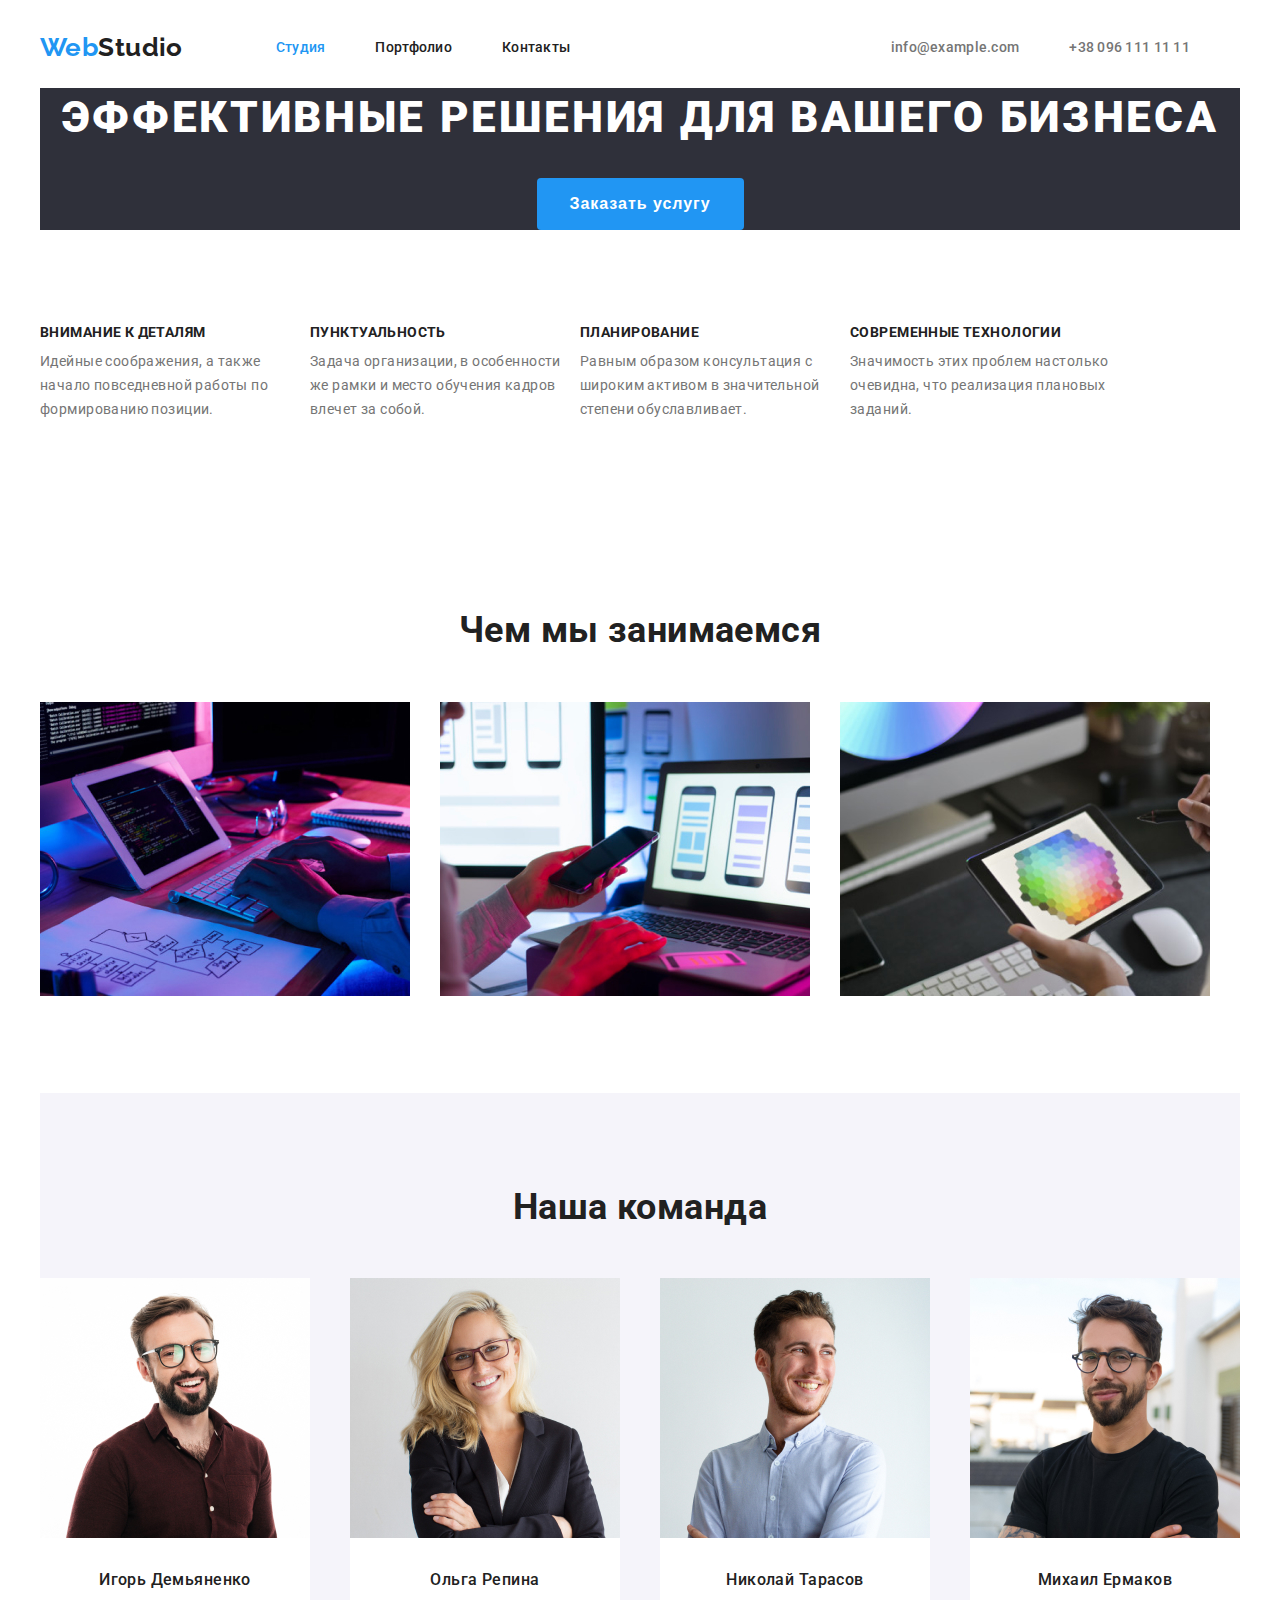
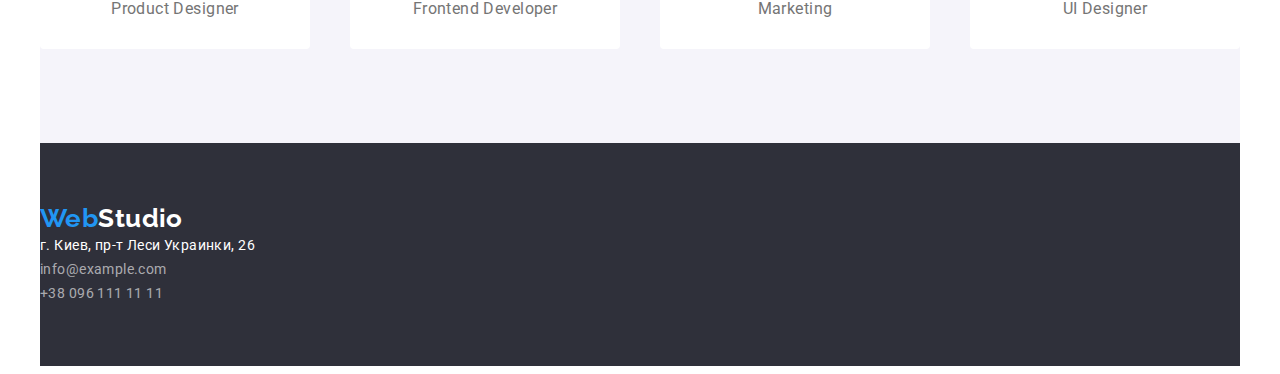
==== index.html @ 13bae5c5 "add flex, M, P" ====
<!DOCTYPE html>
<html lang="ru">
  <head>
    <meta charset="UTF-8" />
    <meta http-equiv="X-UA-Compatible" content="IE=edge" />
    <meta name="viewport" content="width=device-width, initial-scale=1.0" />
    <title>Document</title>
    <link
      href="https://fonts.googleapis.com/css2?family=Raleway:wght@700&family=Roboto:wght@400;500;700;900&display=swap"
      rel="stylesheet"
    />
    <link rel="stylesheet" href="./css/styles.css" />
  </head>

  <body>
    <!--Шапка сайта-->

    <header class="page-header">
      <div class="container">

        <nav class="main-nav">
          <a href="./index.html" class="logo-accent-header">Web<span class="logo-primary-header">Studio</span></a>
          <ul class="site-nav list">

            <li class="item"><a class="link-current" href="./index.html">Студия</a></li>
            <li class="item"><a class="link" href="./portfolio.html">Портфолио</a></li>
            <li class="item"><a class="link" href="">Контакты</a></li>
          </ul>

          <ul class="auth-nav list">
            <li><a class="link" href="mailto:info@devstudio.com">info@example.com</a></li>
            <li><a class="link" href="tel:+380961111111">+38 096 111 11 11</a></li>
          </ul>
        </nav>
      </div>
    </header>

    <!--блок HERO-->
  <div class="container">
    <main>
      <section class="section-hero">
        <h1 class="hero-title">Эффективные решения для вашего бизнеса</h1>
        <button class="button" type="button">Заказать услугу</button>
      </section>
  </div>

      <!--Преимущества Features-->

      <div class="container">
      <section class="section-features">
        <div class="container">
          <h2 class="visually-hidden">Преимущества</h2>
          <ul class="feature-list">
            <li>
              <h3 class="features-title">Внимание к деталям</h3>
              <p class="features-items">
                Идейные соображения, а также начало повседневной работы по формированию позиции.
              </p>
            </li>
            <li>
              <h3 class="features-title">Пунктуальность</h3>
              <p class="features-items">
                Задача организации, в особенности же рамки и место обучения кадров влечет за собой.
              </p>
            </li>
            <li>
              <h3 class="features-title">Планирование</h3>
              <p class="features-items">
                Равным образом консультация с широким активом в значительной степени обуславливает.
              </p>
            </li>
            <li>
              <h3 class="features-title">Современные технологии</h3>
              <p class="features-items">
                Значимость этих проблем настолько очевидна, что реализация плановых заданий.
              </p>
            </li>
          </ul>
        </div>
      </section>
    </div>

      <!--Род деятельности-->

    <div class="container">
      <section class="section-activity">
        <h2 class="work-activity">Чем мы занимаемся</h2>
        <ul class="list-activity">
          <li class="activity-item"><img src="./images/verstka.jpg" alt="Верстка" width="370" /></li>
          <li class="activity-item"><img src="./images/dizain.jpg" alt="Дизайн" width="370" /></li>
          <li class="activity-item"><img src="./images/vneshneeoformlenie.jpg" alt="Внешнее оформление" width="370" />
          </li>
        </ul>
      </section>
    </div>
      <!--Наши сотрудники-->

  <div class="container">
    <section class="section-workers">
      <h2 class="workers-title">Наша команда</h2>
        <ul class="list-workers">

          <li class="worker-pic"><img src="./images/product.jpg" alt="Product Designer" width="270" />
            <h3 class="worker-item">Игорь Демьяненко</h3>
            <p class="worker-list">Product Designer</p>
          </li>

          <li class="worker-pic"><img src="./images/frontend.jpg" alt="Frontend Developer" width="270" />
            <h3 class="worker-item">Ольга Репина</h3>
            <p class="worker-list">Frontend Developer</p>
          </li>

          <li class="worker-pic"><img src="./images/marketing.jpg" alt="Marketing" width="270" />
            <h3 class="worker-item">Николай Тарасов</h3>
            <p class="worker-list">Marketing</p>
          </li>

          <li class="worker-pic">
            <img src="./images/designer.jpg" alt="UI Designer" width="270" />
            <h3 class="worker-item">Михаил Ермаков</h3>
            <p class="worker-list">UI Designer</p>
          </li>
        </ul>
      </section>
    </main>
  </div>

    <!--Подвал сайта-->
  <div class="container">
    <footer class="footer-page">
    <a href="./index.html" class="logo-accent-footer">Web<span class="logo-primary-footer">Studio</span></a
      >
      <address>
        <ul class="list">
          <li>
            <a
              class="link-map"
              href="https://bit.ly/3pXMvUd"
              target="_blank"
              rel="noopener nofollow noreferrer"
              >г. Киев, пр-т Леси Украинки, 26</a
            >
          </li>
          <li><a class="link-connection" href="mailto:info@devstudio.com">info@example.com</a></li>
          <li><a class="link-connection" href="tel:+380961111111">+38 096 111 11 11</a></li>
        </ul>
      </address>
    </footer>
  </div>
  </body>
</html>
---- css/styles.css ----
:root {
  --primary-text-color: #212121;
  --title-title-color: #757575;
  --accent-color: #2196f3;
  --primary-white-color: #ffffff;

  /* Background color */
  --background-header-color: #ffffff;
  --background-footer-color: #2f303a;
  --background-section-color: #f5f4fa;
}

body {
  background-color: var(--primary-white-color);
  color: var(--primary-text-color);
  font-family: Roboto, sans-serif;
  font-style: normal;
  font-weight: 400;
  font-size: 14px;
  letter-spacing: 0.03em;
}

.visually-hidden {
  position: absolute;
  width: 1px;
  height: 1px;
  margin: -1px;
  border: 0;
  padding: 0;
  white-space: nowrap;
  clip-path: inset(100%);
  clip: rect(0 0 0 0);
  overflow: hidden;
}

/* Утилиты */

.list {
  padding: 0;
  margin: 0;
  list-style: none;
}

.container {
  margin-left: auto;
  margin-right: auto;
  width: 1200px;
}

/* logo, ШАПКА САЙТА */

.logo-accent-header {
  color: var(--accent-color);
  font-family: Raleway;
  font-weight: 700;
  font-size: 26px;
  line-height: 1.19;
  text-decoration: none;
  padding-top: 24px;
  padding-bottom: 25px;
}

.logo-accent-header:hover,
.logo-accent-header:focus {
  color: var(--accent-color);
}

.logo-primary-header {
  color: var(--primary-text-color);
  font-family: Raleway;
  font-weight: 700;
  font-size: 26px;
  line-height: 1.19;
  text-decoration: none;
}

.logo-primary-header:hover,
.logo-primary-header:focus {
  color: var(--accent-color);
}

/* Main-nav */
.main-nav {
  display: flex;
  align-items: center;
}

/* Site-nav */
.site-nav {
  display: flex;
  margin-left: 93px;
}

.site-nav .item:not(:last-child) {
  margin-right: 50px;
}

.site-nav .link {
  display: block;
  color: var(--primary-text-color);
  font-weight: 500;
  line-height: 1.14;
  text-decoration: none;
  letter-spacing: 0.02em;
  padding-top: 32px;
  padding-bottom: 32px;
}

.site-nav .link:hover,
.link:focus {
  color: var(--accent-color);
}

.site-nav .link-current:hover,
.link-current:focus {
  color: var(--accent-color);
}

.site-nav .link-current {
  display: block;
  color: var(--accent-color);
  font-weight: 500;
  line-height: 1.14;
  text-decoration: none;
  letter-spacing: 0.02em;
  padding-top: 32px;
  padding-bottom: 32px;
}

.auth-nav {
  display: flex;
  margin-left: auto;
}

.auth-nav .link {
  margin-right: 50px;
}

.auth-nav .link {
  display: block;
  color: var(--title-title-color);
  font-weight: 500;
  line-height: 1.14;
  text-decoration: none;
  letter-spacing: 0.02em;
  padding-top: 32px;
  padding-bottom: 32px;
}

.auth-nav .link:hover,
.link:focus {
  color: var(--accent-color);
}

/* HERO */
.section-hero {
  background-color: var(--background-footer-color);
  text-align: center;
}

.section-hero .hero-title {
  margin-top: 0;
  margin-bottom: 30px;
  color: var(--primary-white-color);
  font-weight: 900;
  font-size: 44px;
  line-height: 1.36;
  text-transform: uppercase;
  letter-spacing: 0.06em;
  text-align: center;
}

.section-hero .button {
  display: inline-block;
  border: 1px solid transparent;
  border-radius: 4px;
  padding: 10px 32px;
  min-width: 136px;
  color: var(--primary-white-color);
  background-color: var(--accent-color);
  font-weight: bold;
  font-size: 16px;
  line-height: 1.87;
  text-align: center;
  cursor: pointer;
  letter-spacing: 0.06em;
}

/* Главное меню портфолио */
.list-button {
  margin: 0;
  padding: 0;
}

.section-menu .list-button {
  list-style: none;
  display: flex;
  justify-content: center;
  margin-top: 94px;
  margin-bottom: 50px;
}

.button-current:hover,
.button-current:focus {
  background-color: var(--accent-color);
  color: var(--primary-white-color);
}

.button-current {
  display: inline-block;
  border: 1px solid transparent;
  border-radius: 4px;
  padding: 6px 22px;
  margin-right: 8px;
  min-width: 73px;
  color: var(--primary-text-color);
  font-family: Roboto;
  font-weight: 500;
  font-size: 16px;
  line-height: 1.62;
  cursor: pointer;
  text-align: center;
}

.section-menu .button-current {
  color: var(--primary-white-color);
  background-color: var(--accent-color);
}

.button-link:hover,
.button-link:focus {
  background-color: var(--accent-color);
  color: var(--primary-white-color);
}

.button-link {
  display: inline-block;
  border: 1px solid transparent;
  border-radius: 4px;
  padding: 6px 22px;
  min-width: 73px;
  color: var(--primary-text-color);
  font-family: Roboto;
  font-weight: 500;
  font-size: 16px;
  line-height: 1.62;
  cursor: pointer;
  text-align: center;
}

.button-link {
  margin-right: 8px;
}

.work-link {
  display: flex;
  flex-wrap: wrap;
  margin: 0;
  padding: 0;
}

.worklink-list {
  list-style: none;
  width: calc(100%-60) / 3;
  margin-right: 30px;
}

.work-name {
  margin: 0;
  padding: 0;
  color: var(--primary-text-color);
  font-weight: 700;
  font-size: 18px;
  line-height: 2;
  letter-spacing: 0.06em;
  margin-bottom: 4px;
  padding-top: 20px;
}

.work-category {
  margin: 0;
  padding: 0;
  color: var(--title-title-color);
  font-size: 16px;
  line-height: 1.87;
  margin-bottom: 30px;
  padding-bottom: 20px;
}

.menu-list {
  text-decoration: none;
}

/* Features */
.section-features {
  padding-top: 94px;
  padding-bottom: 94px;
}

.feature-list {
  display: flex;
  flex-wrap: wrap;
  padding: 0;
  margin: 0;
  list-style: none;
}

.feature-list .features-items {
  width: 270px;
}

.features-title {
  margin-top: 0;
  margin-bottom: 10px;
  font-weight: 700;
  font-size: 14px;
  line-height: 1.17;
  text-transform: uppercase;
}

.features-items {
  margin-top: 0;
  margin-bottom: 0;
  color: var(--title-title-color);
  font-size: 14px;
  line-height: 1.71;
}

/* Род деятельности */

.section-activity {
  padding-top: 94px;
  padding-bottom: 94px;
}

.list-activity {
  display: flex;
  padding: 0;
  margin: 0;
  list-style: none;
}

.activity-item:not(:last-child) {
  margin-right: 30px;
}

.work-activity {
  margin-top: 0;
  margin-bottom: 50px;
  font-weight: 700;
  font-size: 36px;
  line-height: 1.16;
  text-align: center;
}

/* Наши сотрудники */
.section-workers {
  background-color: var(--background-section-color);
  padding-top: 94px;
  padding-bottom: 94px;
}

.list-workers {
  display: flex;
  justify-content: space-between;
  list-style: none;
  margin: 0;
  padding: 0;
}

.workers-title {
  margin-top: 0;
  margin-bottom: 0;
  font-weight: 700;
  font-size: 36px;
  line-height: 1.16;
  text-align: center;
  margin-bottom: 50px;
}

.worker-pic:not(:last-child) {
  margin-right: 30px;
}

.worker-pic {
  background-color: var(--background-header-color);
  border-radius: 0px 0px 4px 4px;
}

.worker-item {
  margin-top: 30px;
  margin-bottom: 10px;
  font-weight: 500;
  font-size: 16px;
  line-height: 1.18;
  text-align: center;
}

.worker-list {
  margin-top: 0;
  margin-bottom: 30px;
  color: var(--title-title-color);
  font-size: 16px;
  line-height: 1.18;
  text-align: center;
}

/* подвал */
.footer-page {
  background-color: #2f303a;
  padding-top: 60px;
  padding-bottom: 60px;
}

.logo-accent-footer {
  color: var(--accent-color);
  font-family: Raleway;
  font-weight: 700;
  font-size: 26px;
  line-height: 1.19;
  text-decoration: none;
  margin-bottom: 20px;
}

.logo-primary-footer {
  color: var(--primary-white-color);
  font-family: Raleway;
  font-weight: 700;
  font-size: 26px;
  line-height: 1.19;
  text-decoration: none;
  margin-bottom: 20px;
}

.logo-primary-footer:hover,
.logo-primary-footer:focus {
  color: var(--accent-color);
}

.link-map {
  color: var(--primary-white-color);
  margin-bottom: 9px;
  font-style: normal;
  font-size: 14px;
  line-height: 1.71;
  text-decoration: none;
}

.link-connection:hover,
.link-connection:focus {
  color: var(--accent-color);
}

.link-connection {
  color: rgba(255, 255, 255, 0.6);
  margin-top: 9px;
  font-style: normal;
  font-size: 14px;
  line-height: 1.71;
  text-decoration: none;
}
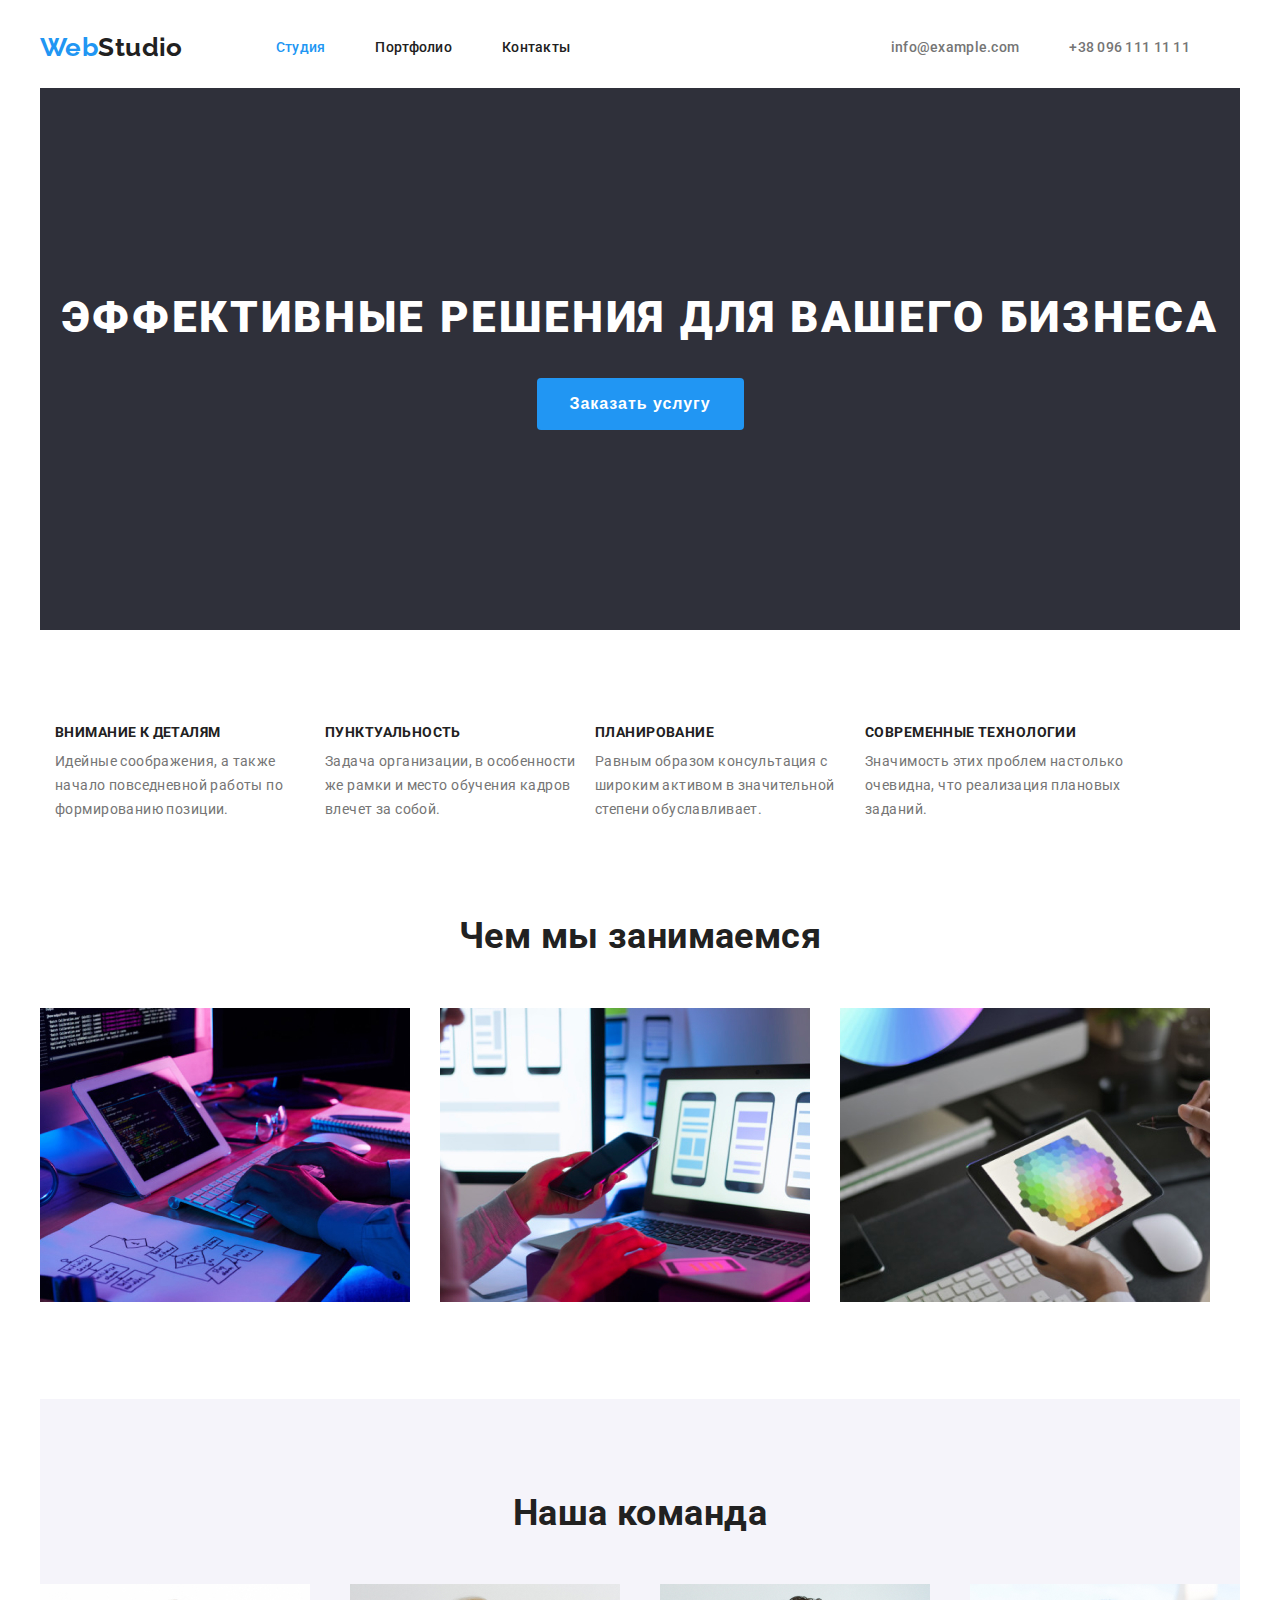
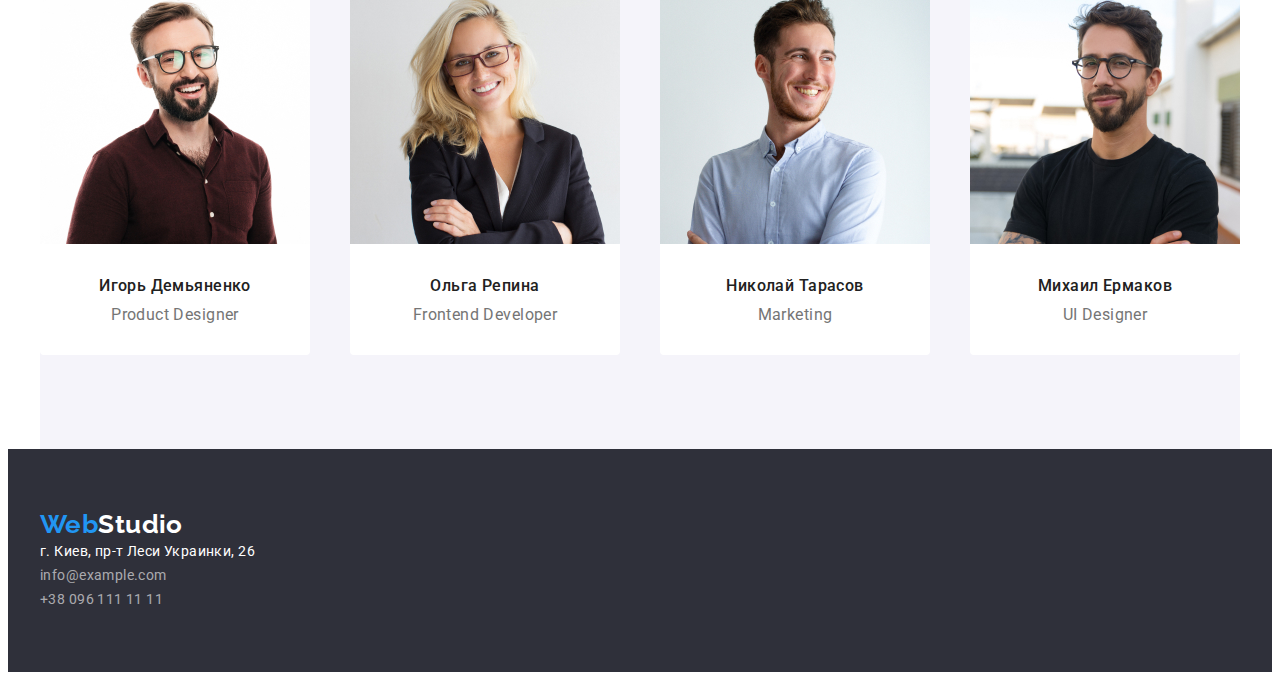
==== commit 7898881e: "change container footer" ====
--- a/index.html
+++ b/index.html
@@ -126,8 +126,9 @@
   </div>
 
     <!--Подвал сайта-->
-  <div class="container">
+
     <footer class="footer-page">
+      <div class="container">
     <a href="./index.html" class="logo-accent-footer">Web<span class="logo-primary-footer">Studio</span></a
       >
       <address>
--- a/css/styles.css
+++ b/css/styles.css
@@ -45,6 +45,8 @@
   margin-left: auto;
   margin-right: auto;
   width: 1200px;
+  padding-left: 15px;
+  padding-right: 15px;
 }
 
 /* logo, ШАПКА САЙТА */
@@ -156,6 +158,8 @@
 .section-hero {
   background-color: var(--background-footer-color);
   text-align: center;
+  padding-top: 200px;
+  padding-bottom: 200px;
 }
 
 .section-hero .hero-title {
@@ -187,17 +191,18 @@
 }
 
 /* Главное меню портфолио */
+.section-menu {
+  padding-top: 94px;
+  padding-bottom: 94px;
+}
+
 .list-button {
-  margin: 0;
-  padding: 0;
-}
-
-.section-menu .list-button {
-  list-style: none;
+  margin: 0px 0px 50px 0px;
+  padding: 0;
+  list-style: none;
+  display: inline-block;
   display: flex;
   justify-content: center;
-  margin-top: 94px;
-  margin-bottom: 50px;
 }
 
 .button-current:hover,
@@ -234,10 +239,10 @@
 }
 
 .button-link {
-  display: inline-block;
   border: 1px solid transparent;
   border-radius: 4px;
   padding: 6px 22px;
+  margin-right: 8px;
   min-width: 73px;
   color: var(--primary-text-color);
   font-family: Roboto;
@@ -248,43 +253,50 @@
   text-align: center;
 }
 
-.button-link {
-  margin-right: 8px;
-}
-
 .work-link {
+  list-style: none;
+  display: inline-block;
   display: flex;
   flex-wrap: wrap;
-  margin: 0;
-  padding: 0;
-}
-
-.worklink-list {
-  list-style: none;
-  width: calc(100%-60) / 3;
+  justify-content: center;
+  margin: 0;
+  padding: 0;
+}
+
+.container .worklink-list {
+  display: inline-block;
+  display: flex;
+  flex-wrap: wrap;
+  width: 370px;
   margin-right: 30px;
+  margin-bottom: 30px;
+  border: 1px solid #eeeeee;
+}
+
+.container .worklink-list:nth-child(3n) {
+  margin-right: 0;
+}
+
+.container .worklink-list:nth-child(n + 6) {
+  margin-bottom: 0;
 }
 
 .work-name {
-  margin: 0;
-  padding: 0;
+  margin: 0px 0px 4px 0px;
+  padding: 20px 0px 0px 0px;
   color: var(--primary-text-color);
   font-weight: 700;
   font-size: 18px;
   line-height: 2;
   letter-spacing: 0.06em;
-  margin-bottom: 4px;
-  padding-top: 20px;
 }
 
 .work-category {
   margin: 0;
-  padding: 0;
+  padding: 0px 0px 20px 0px;
   color: var(--title-title-color);
   font-size: 16px;
   line-height: 1.87;
-  margin-bottom: 30px;
-  padding-bottom: 20px;
 }
 
 .menu-list {
@@ -329,7 +341,7 @@
 /* Род деятельности */
 
 .section-activity {
-  padding-top: 94px;
+  padding-top: 0px;
   padding-bottom: 94px;
 }
 
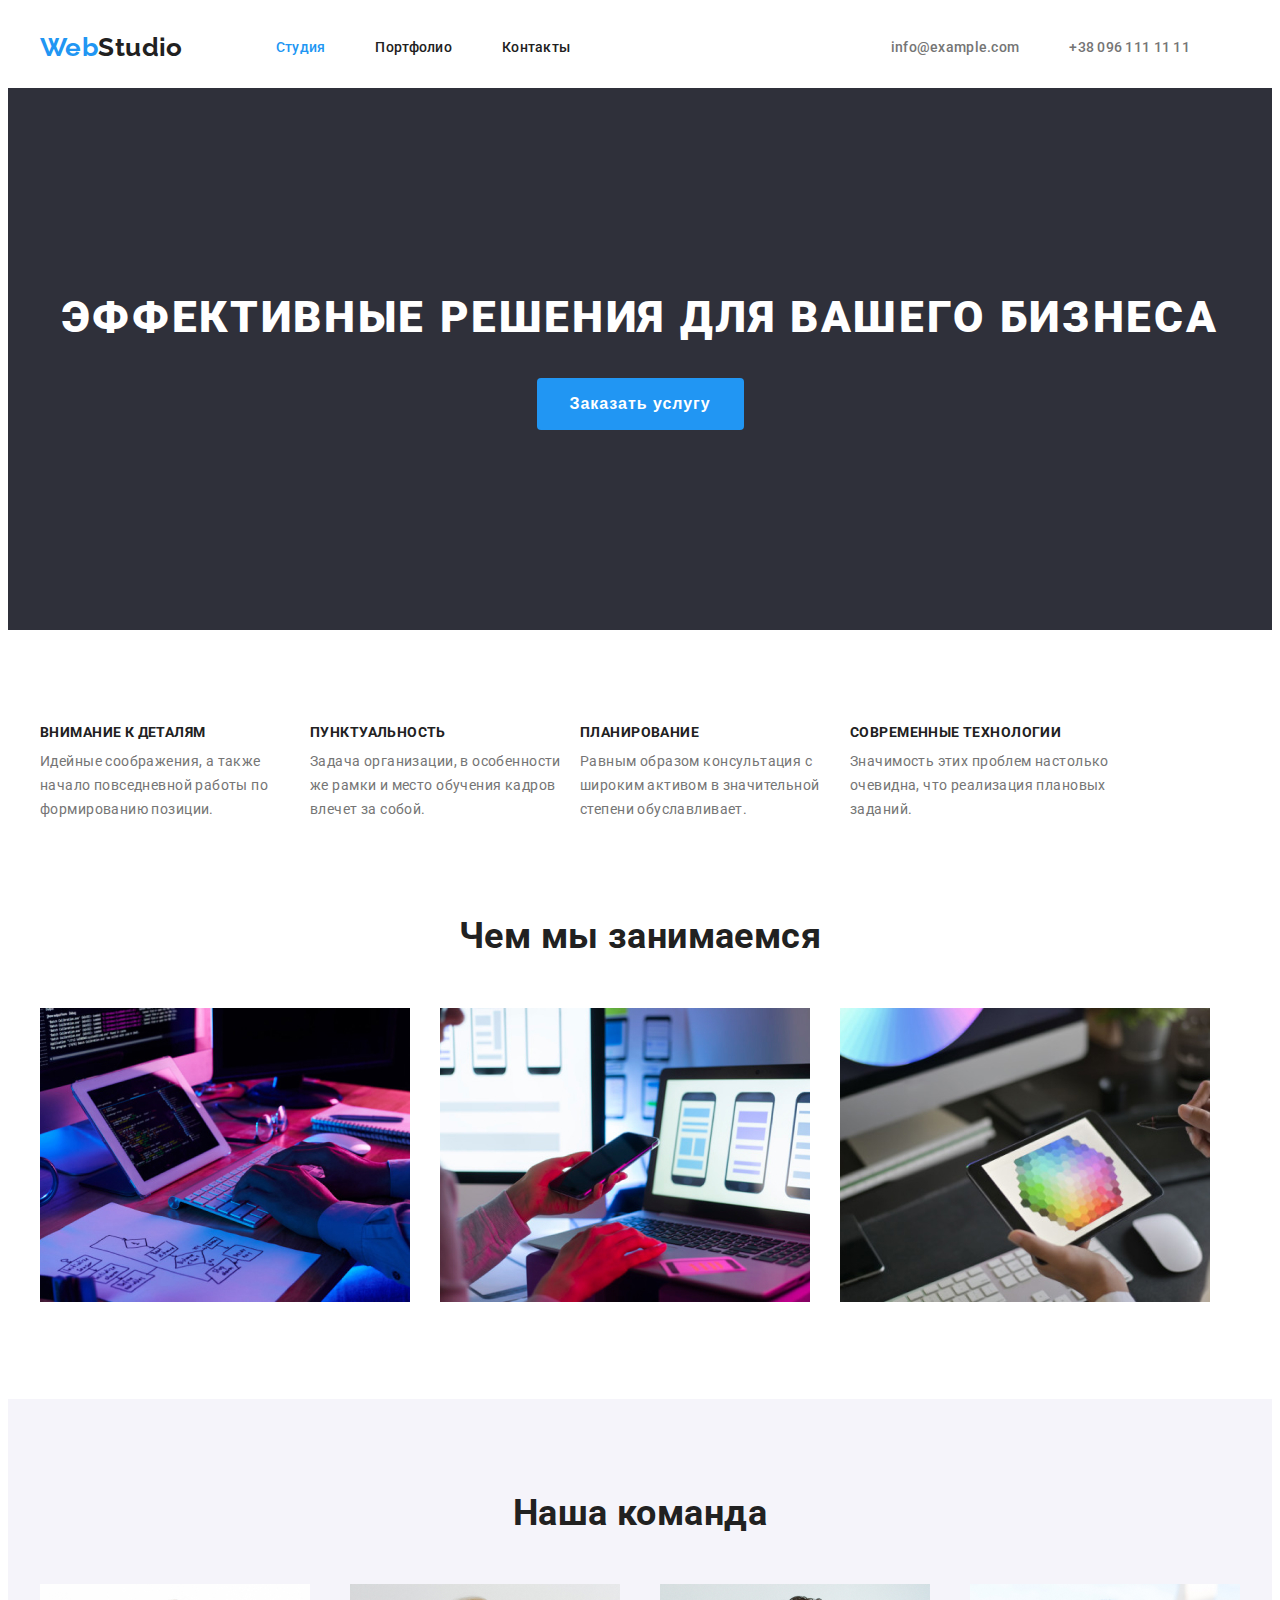
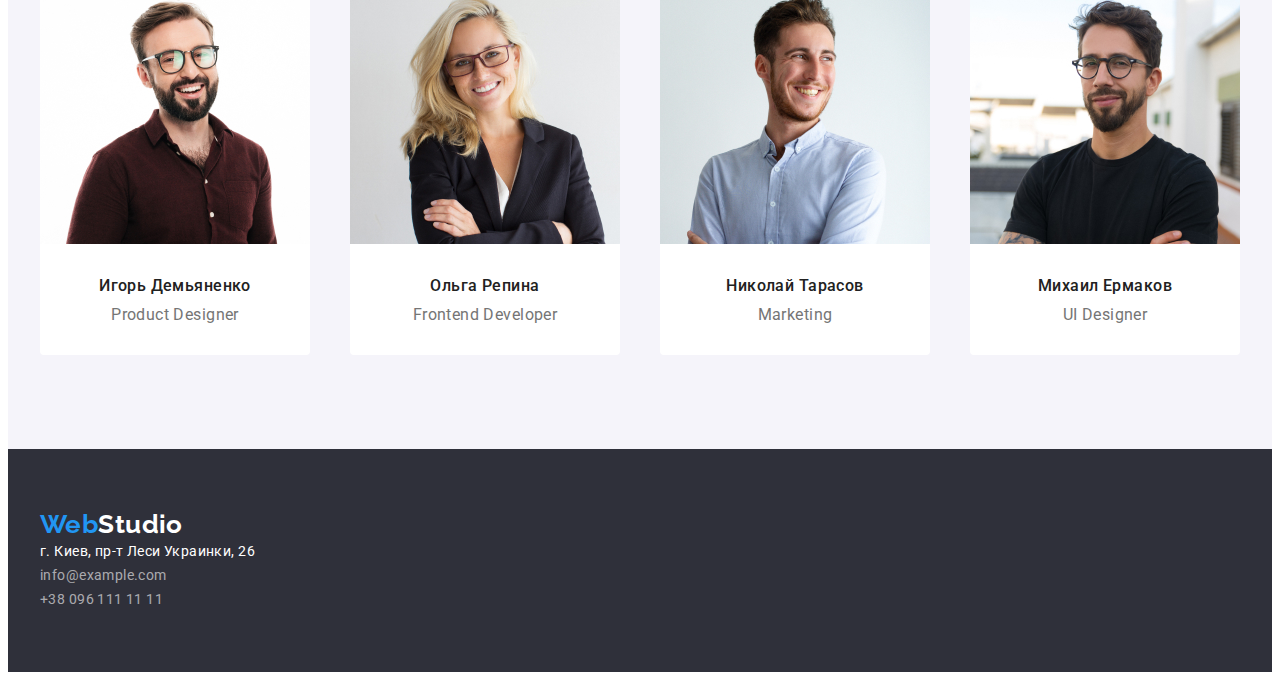
==== commit 8c954d14: "correct div.container" ====
--- a/index.html
+++ b/index.html
@@ -32,21 +32,22 @@
             <li><a class="link" href="tel:+380961111111">+38 096 111 11 11</a></li>
           </ul>
         </nav>
+
       </div>
     </header>
 
     <!--блок HERO-->
-  <div class="container">
     <main>
       <section class="section-hero">
+        <div class="container">
         <h1 class="hero-title">Эффективные решения для вашего бизнеса</h1>
         <button class="button" type="button">Заказать услугу</button>
+        </div>
       </section>
-  </div>
+  
 
       <!--Преимущества Features-->
 
-      <div class="container">
       <section class="section-features">
         <div class="container">
           <h2 class="visually-hidden">Преимущества</h2>
@@ -78,25 +79,25 @@
           </ul>
         </div>
       </section>
-    </div>
+    
 
       <!--Род деятельности-->
 
-    <div class="container">
       <section class="section-activity">
-        <h2 class="work-activity">Чем мы занимаемся</h2>
-        <ul class="list-activity">
-          <li class="activity-item"><img src="./images/verstka.jpg" alt="Верстка" width="370" /></li>
-          <li class="activity-item"><img src="./images/dizain.jpg" alt="Дизайн" width="370" /></li>
-          <li class="activity-item"><img src="./images/vneshneeoformlenie.jpg" alt="Внешнее оформление" width="370" />
-          </li>
-        </ul>
+        <div class="container">
+          <h2 class="work-activity">Чем мы занимаемся</h2>
+            <ul class="list-activity">
+              <li class="activity-item"><img src="./images/verstka.jpg" alt="Верстка" width="370" /></li>
+              <li class="activity-item"><img src="./images/dizain.jpg" alt="Дизайн" width="370" /></li>
+              <li class="activity-item"><img src="./images/vneshneeoformlenie.jpg" alt="Внешнее оформление" width="370" /></li>
+          </ul>
+        </div>
       </section>
-    </div>
+    
       <!--Наши сотрудники-->
 
-  <div class="container">
     <section class="section-workers">
+      <div class="container">
       <h2 class="workers-title">Наша команда</h2>
         <ul class="list-workers">
 
@@ -121,9 +122,10 @@
             <p class="worker-list">UI Designer</p>
           </li>
         </ul>
+        </div>
       </section>
     </main>
-  </div>
+  
 
     <!--Подвал сайта-->
 
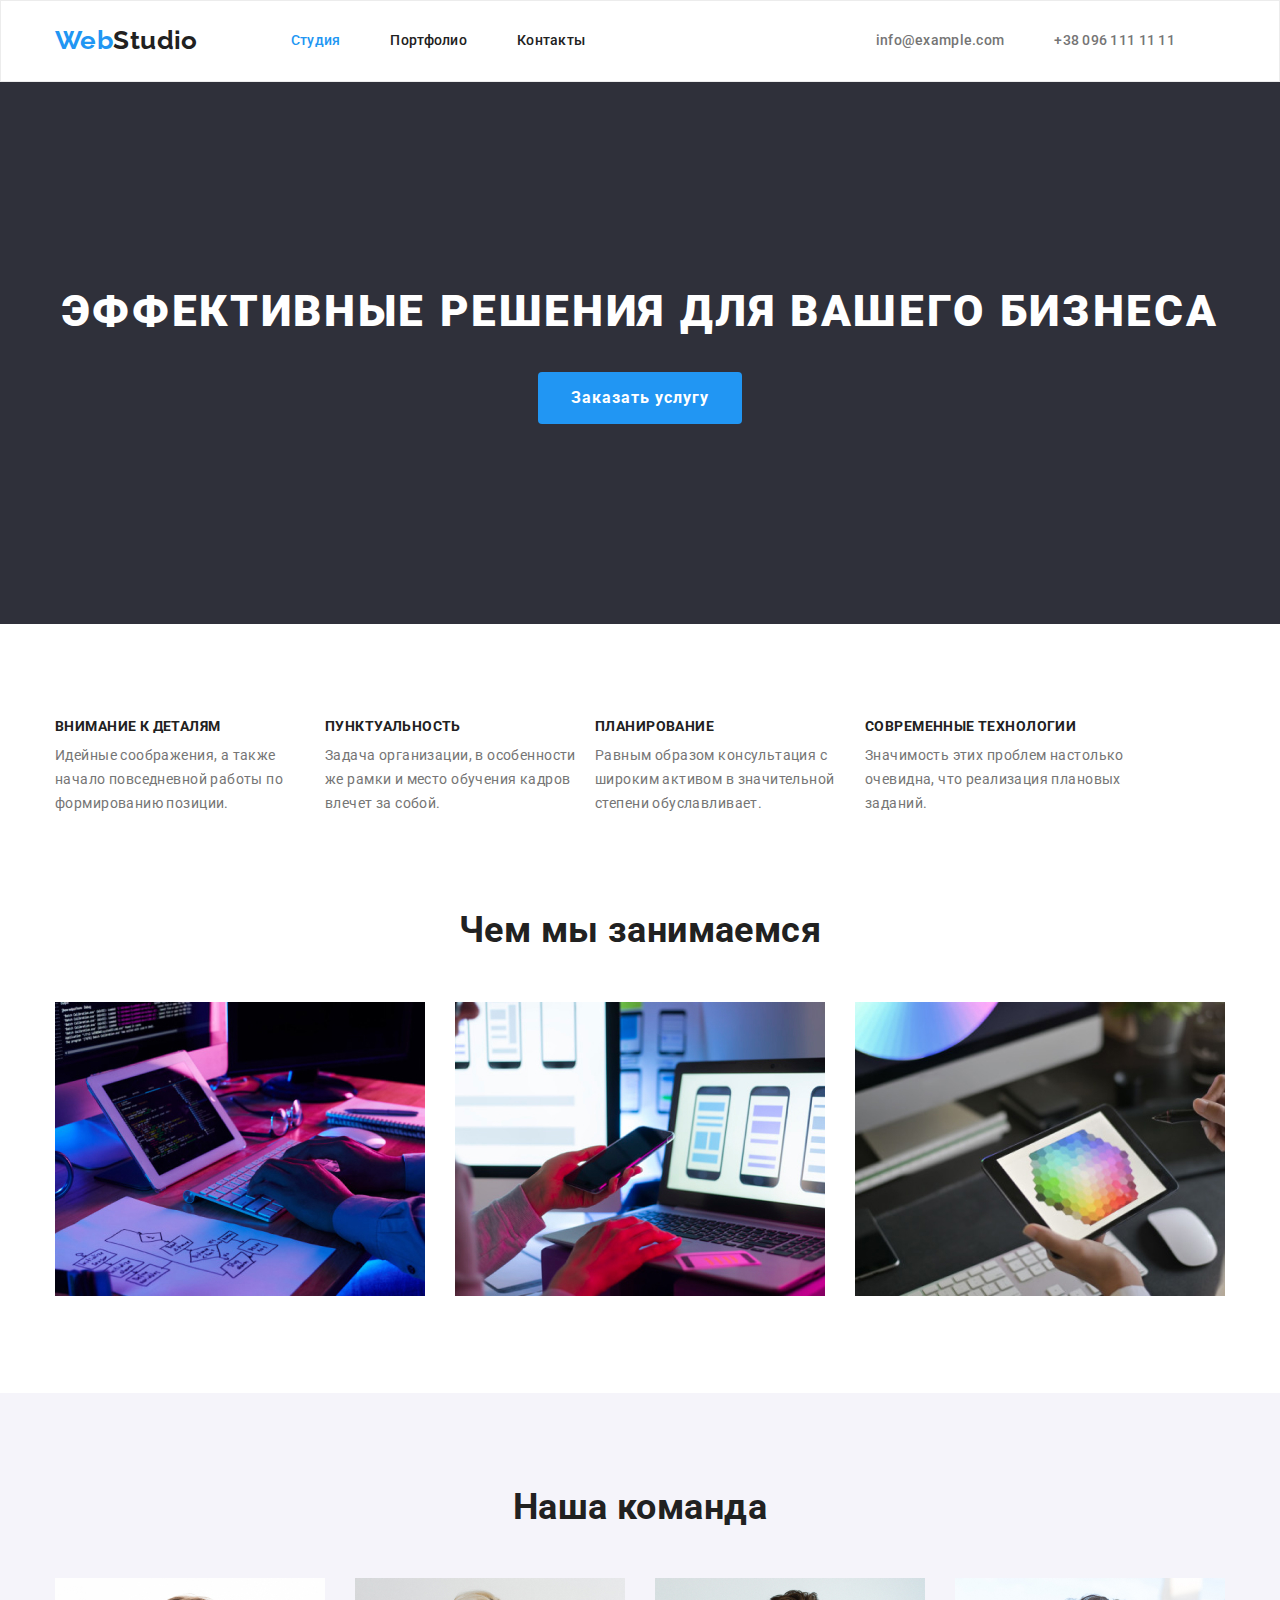
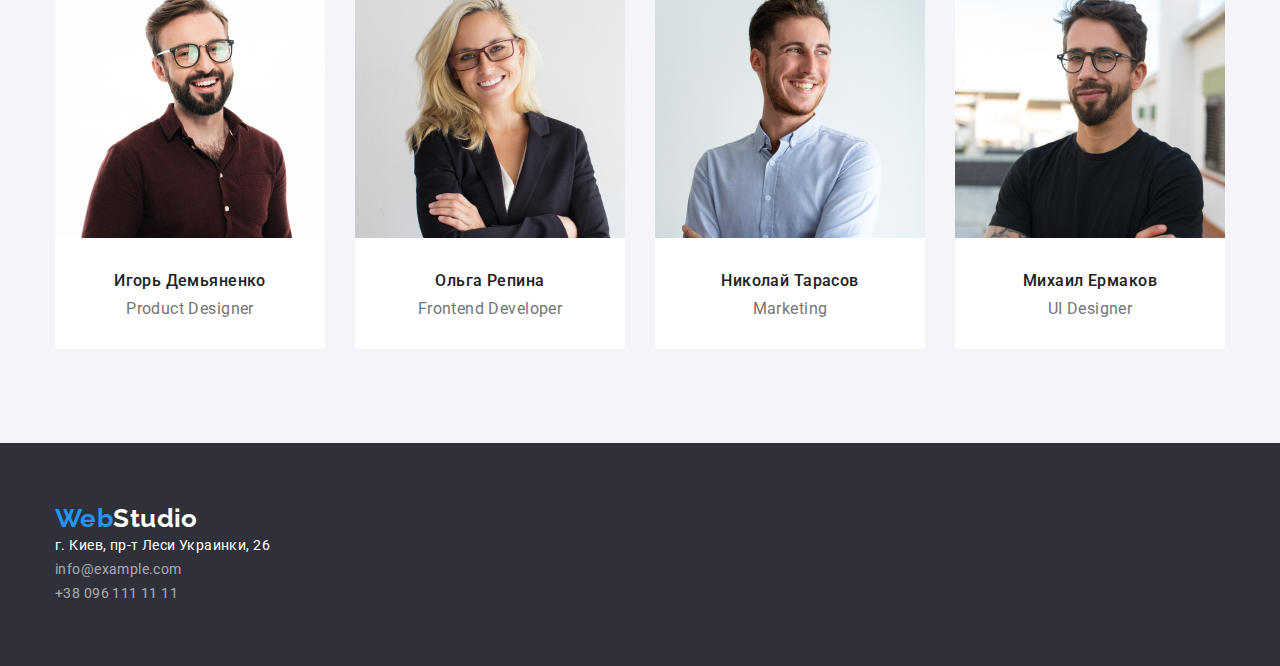
==== commit adfabc4b: "add and connect modern-normalize" ====
--- a/index.html
+++ b/index.html
@@ -8,6 +8,10 @@
     <link
       href="https://fonts.googleapis.com/css2?family=Raleway:wght@700&family=Roboto:wght@400;500;700;900&display=swap"
       rel="stylesheet"
+    />
+    <link
+      rel="stylesheet"
+      href="https://cdnjs.cloudflare.com/ajax/libs/modern-normalize/1.1.0/modern-normalize.min.css"
     />
     <link rel="stylesheet" href="./css/styles.css" />
   </head>
--- a/css/styles.css
+++ b/css/styles.css
@@ -50,6 +50,10 @@
 }
 
 /* logo, ШАПКА САЙТА */
+
+.page-header {
+  border: 1px solid #ececec;
+}
 
 .logo-accent-header {
   color: var(--accent-color);
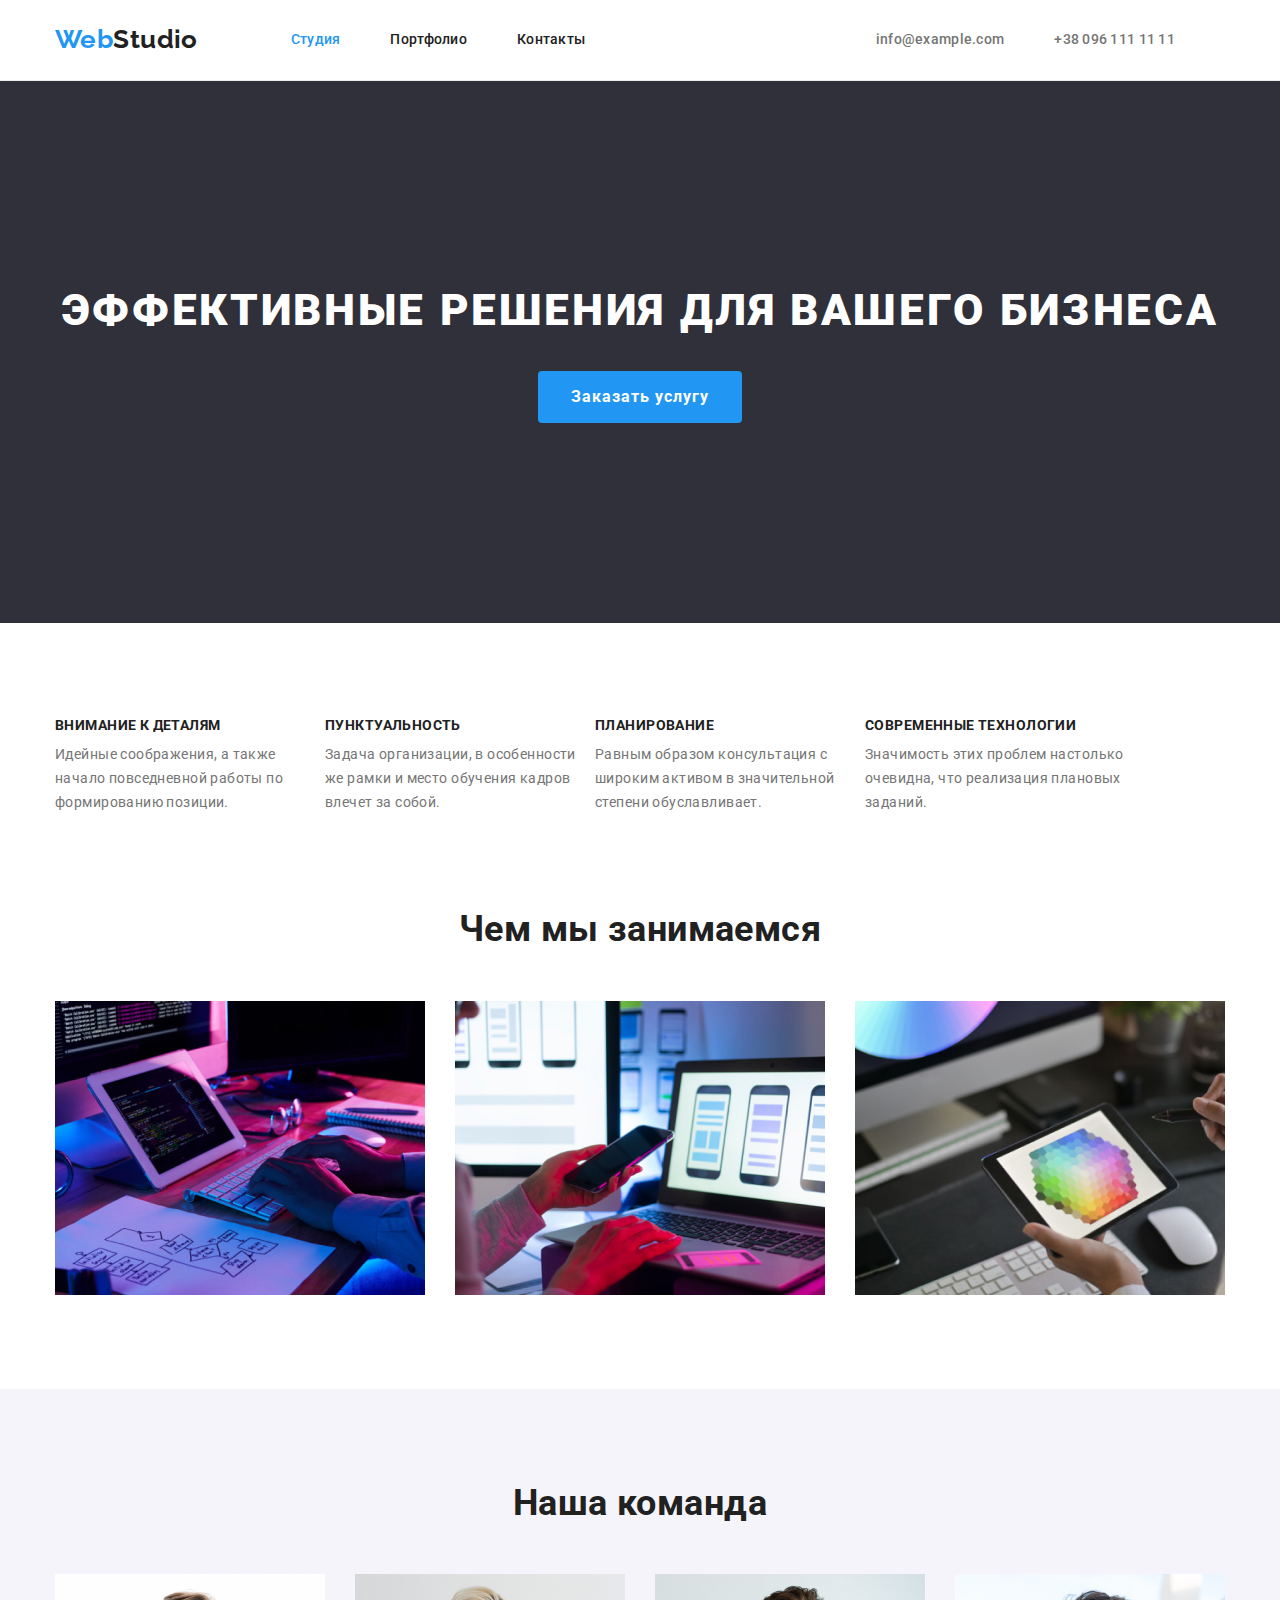
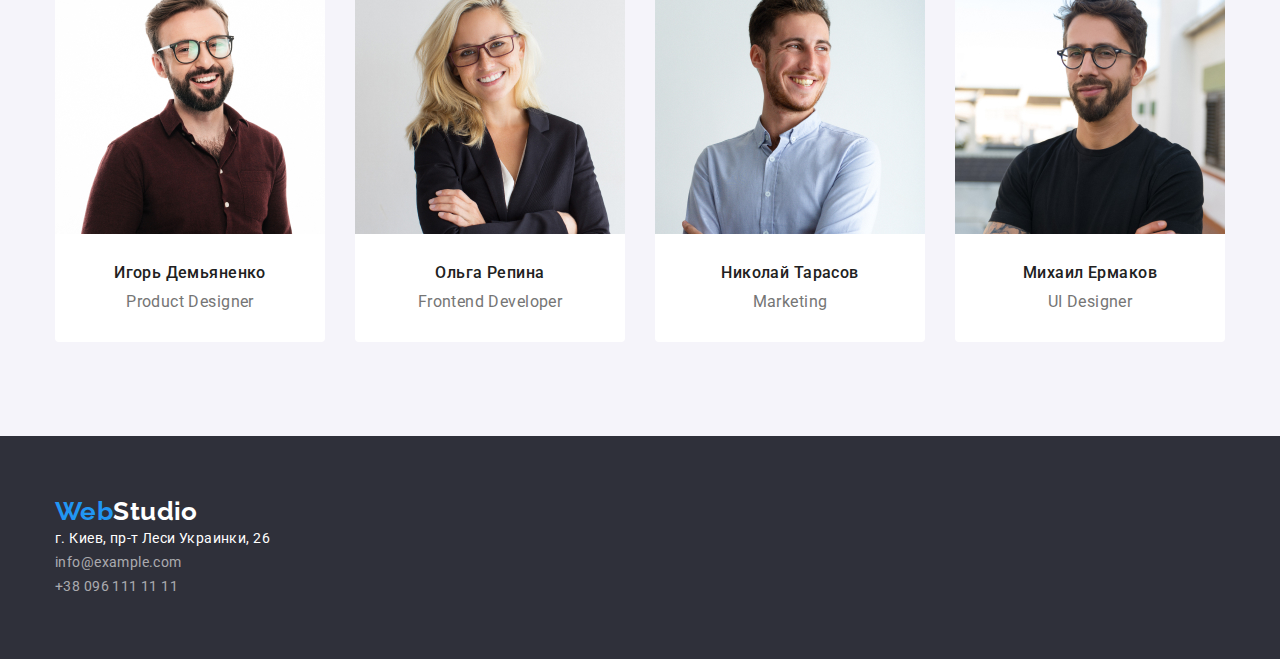
==== commit f27a3888: "add footer margin padding" ====
--- a/index.html
+++ b/index.html
@@ -135,23 +135,27 @@
 
     <footer class="footer-page">
       <div class="container">
-    <a href="./index.html" class="logo-accent-footer">Web<span class="logo-primary-footer">Studio</span></a
-      >
-      <address>
-        <ul class="list">
-          <li>
-            <a
-              class="link-map"
-              href="https://bit.ly/3pXMvUd"
-              target="_blank"
-              rel="noopener nofollow noreferrer"
-              >г. Киев, пр-т Леси Украинки, 26</a
-            >
-          </li>
-          <li><a class="link-connection" href="mailto:info@devstudio.com">info@example.com</a></li>
-          <li><a class="link-connection" href="tel:+380961111111">+38 096 111 11 11</a></li>
-        </ul>
-      </address>
+        <a href="./index.html" class="logo-accent-footer"
+          >Web<span class="logo-primary-footer">Studio</span></a
+        >
+        <address>
+          <ul class="list">
+            <li>
+              <a
+                class="link-map"
+                href="https://bit.ly/3pXMvUd"
+                target="_blank"
+                rel="noopener nofollow noreferrer"
+                >г. Киев, пр-т Леси Украинки, 26</a
+              >
+            </li>
+            <li>
+              <a class="link-connection-mail" href="mailto:info@devstudio.com">info@example.com</a>
+            </li>
+            <li><a class="link-connection-tel" href="tel:+380961111111">+38 096 111 11 11</a></li>
+          </ul>
+        </address>
+      </div>
     </footer>
   </div>
   </body>
--- a/css/styles.css
+++ b/css/styles.css
@@ -8,6 +8,16 @@
   --background-header-color: #ffffff;
   --background-footer-color: #2f303a;
   --background-section-color: #f5f4fa;
+}
+
+html {
+  box-sizing: border-box;
+}
+
+*,
+*::before,
+*::after {
+  box-sizing: inherit;
 }
 
 body {
@@ -41,6 +51,26 @@
   list-style: none;
 }
 
+h1,
+h2,
+h3,
+h4,
+p {
+  margin-top: 0;
+  margin-bottom: 0;
+}
+
+ul,
+ol {
+  margin-top: 0;
+  margin-bottom: 0;
+  padding-left: 0;
+}
+
+img {
+  display: block;
+}
+
 .container {
   margin-left: auto;
   margin-right: auto;
@@ -52,7 +82,7 @@
 /* logo, ШАПКА САЙТА */
 
 .page-header {
-  border: 1px solid #ececec;
+  border-bottom: 1px solid #ececec;
 }
 
 .logo-accent-header {
@@ -257,7 +287,7 @@
   text-align: center;
 }
 
-.work-link {
+.work-item {
   list-style: none;
   display: inline-block;
   display: flex;
@@ -281,7 +311,7 @@
   margin-right: 0;
 }
 
-.container .worklink-list:nth-child(n + 6) {
+.container .worklink-list:nth-child(n + 7) {
   margin-bottom: 0;
 }
 
@@ -460,18 +490,34 @@
   font-size: 14px;
   line-height: 1.71;
   text-decoration: none;
-}
-
-.link-connection:hover,
-.link-connection:focus {
-  color: var(--accent-color);
-}
-
-.link-connection {
+  margin-bottom: 9px;
+}
+
+.link-connection-mail:hover,
+.link-connection-mail:focus {
+  color: var(--accent-color);
+}
+
+.link-connection-tel:hover,
+.link-connection-tel:focus {
+  color: var(--accent-color);
+}
+
+.link-connection-mail {
   color: rgba(255, 255, 255, 0.6);
   margin-top: 9px;
   font-style: normal;
   font-size: 14px;
   line-height: 1.71;
   text-decoration: none;
-}
+  margin-bottom: 9px;
+}
+
+.link-connection-tel {
+  color: rgba(255, 255, 255, 0.6);
+  margin-top: 9px;
+  font-style: normal;
+  font-size: 14px;
+  line-height: 1.71;
+  text-decoration: none;
+}
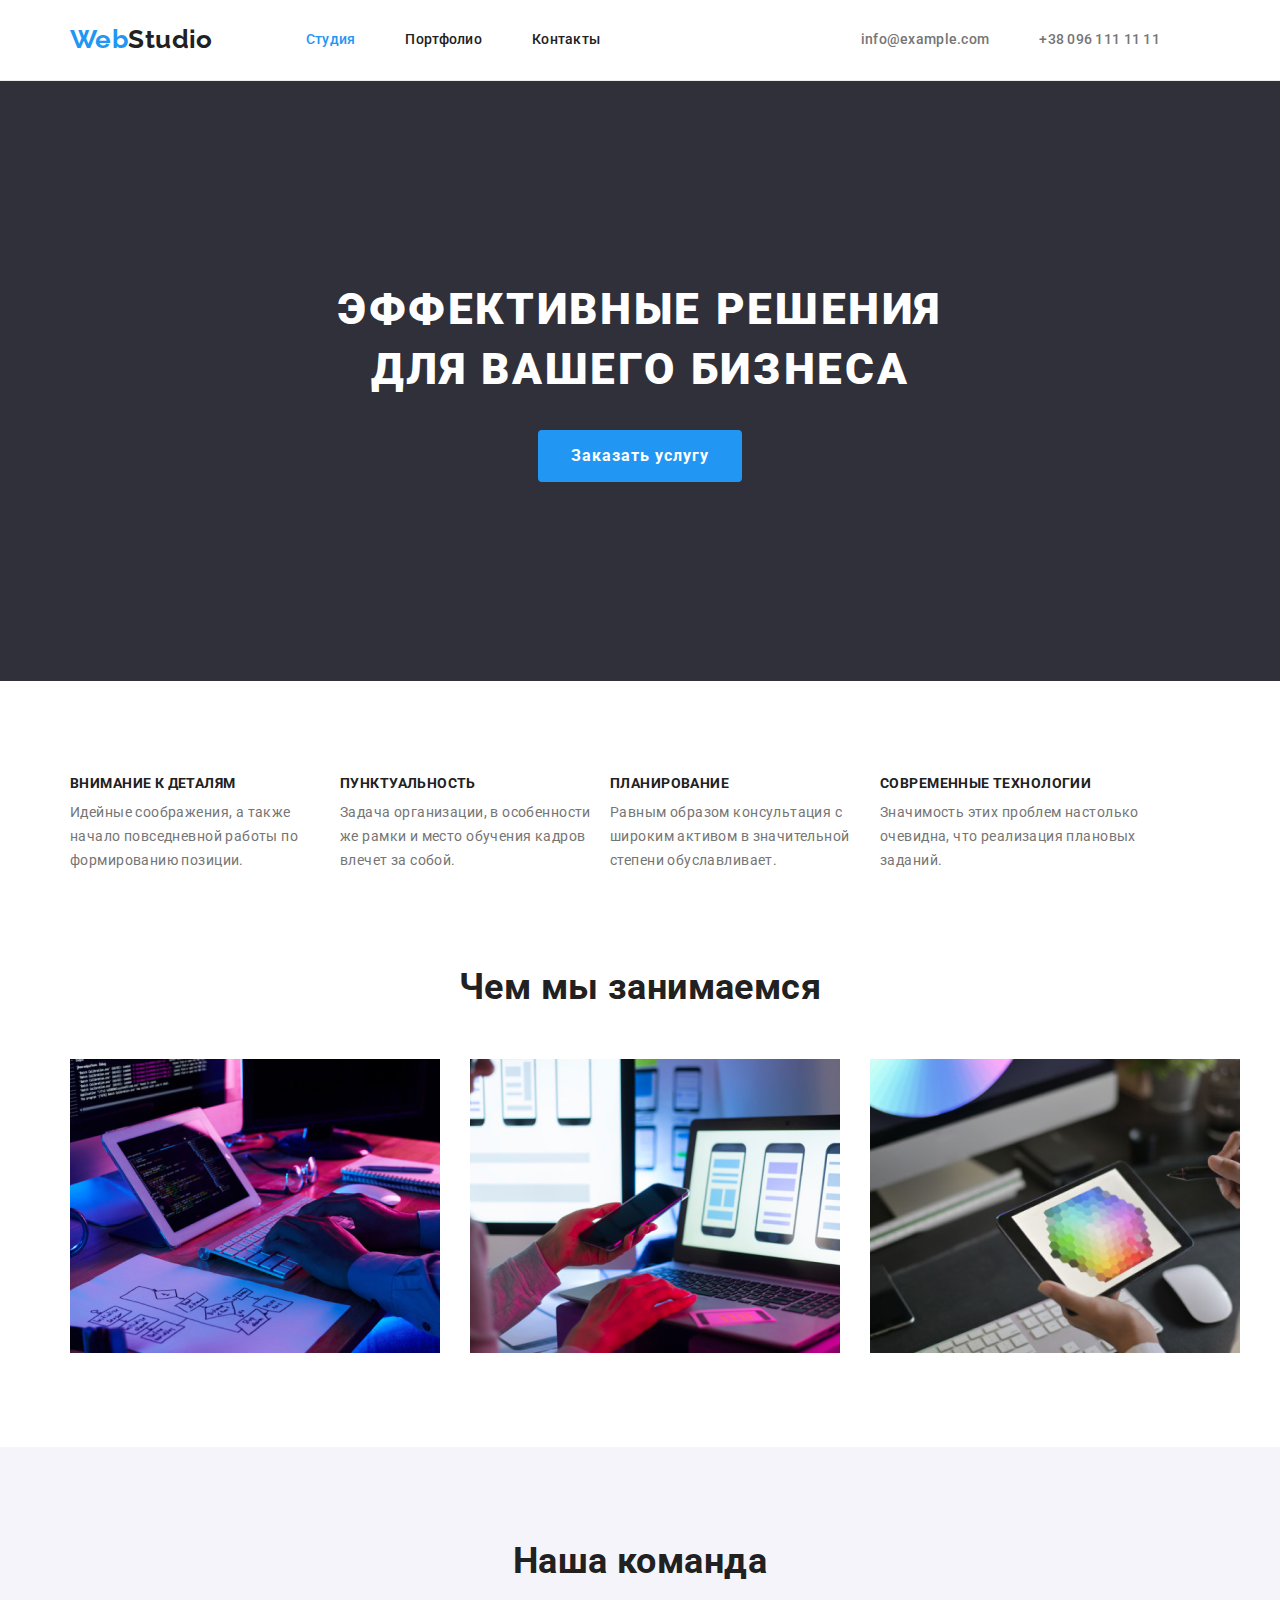
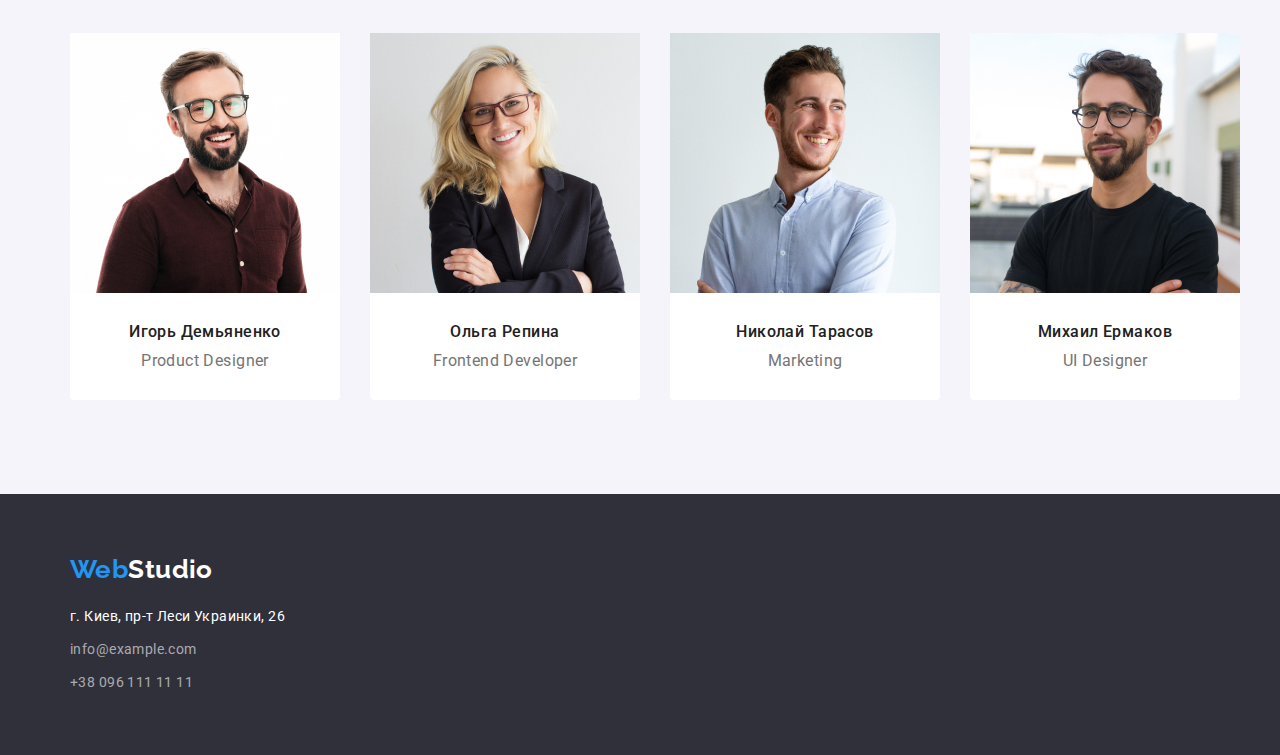
==== commit 90019a69: "correct mistakes" ====
--- a/index.html
+++ b/index.html
@@ -1,108 +1,106 @@
 <!DOCTYPE html>
 <html lang="ru">
-  <head>
-    <meta charset="UTF-8" />
-    <meta http-equiv="X-UA-Compatible" content="IE=edge" />
-    <meta name="viewport" content="width=device-width, initial-scale=1.0" />
-    <title>Document</title>
-    <link
-      href="https://fonts.googleapis.com/css2?family=Raleway:wght@700&family=Roboto:wght@400;500;700;900&display=swap"
-      rel="stylesheet"
-    />
-    <link
-      rel="stylesheet"
-      href="https://cdnjs.cloudflare.com/ajax/libs/modern-normalize/1.1.0/modern-normalize.min.css"
-    />
-    <link rel="stylesheet" href="./css/styles.css" />
-  </head>
 
-  <body>
-    <!--Шапка сайта-->
+<head>
+  <meta charset="UTF-8" />
+  <meta http-equiv="X-UA-Compatible" content="IE=edge" />
+  <meta name="viewport" content="width=device-width, initial-scale=1.0" />
+  <title>Document</title>
+  <link href="https://fonts.googleapis.com/css2?family=Raleway:wght@700&family=Roboto:wght@400;500;700;900&display=swap"
+    rel="stylesheet" />
+  <link rel="stylesheet"
+    href="https://cdnjs.cloudflare.com/ajax/libs/modern-normalize/1.1.0/modern-normalize.min.css" />
+  <link rel="stylesheet" href="./css/styles.css" />
+</head>
 
-    <header class="page-header">
+<body>
+  <!--Шапка сайта-->
+
+  <header class="page-header">
+    <div class="container">
+
+      <nav class="main-nav">
+        <a href="./index.html" class="logo-accent-header">Web<span class="logo-primary-header">Studio</span></a>
+        <ul class="site-nav list">
+
+          <li class="item"><a class="link-current" href="./index.html">Студия</a></li>
+          <li class="item"><a class="link" href="./portfolio.html">Портфолио</a></li>
+          <li class="item"><a class="link" href="">Контакты</a></li>
+        </ul>
+
+        <ul class="auth-nav list">
+          <li><a class="link" href="mailto:info@devstudio.com">info@example.com</a></li>
+          <li><a class="link" href="tel:+380961111111">+38 096 111 11 11</a></li>
+        </ul>
+      </nav>
+
+    </div>
+  </header>
+
+  <!--блок HERO-->
+  <main>
+    <section class="section section-hero">
       <div class="container">
-
-        <nav class="main-nav">
-          <a href="./index.html" class="logo-accent-header">Web<span class="logo-primary-header">Studio</span></a>
-          <ul class="site-nav list">
-
-            <li class="item"><a class="link-current" href="./index.html">Студия</a></li>
-            <li class="item"><a class="link" href="./portfolio.html">Портфолио</a></li>
-            <li class="item"><a class="link" href="">Контакты</a></li>
-          </ul>
-
-          <ul class="auth-nav list">
-            <li><a class="link" href="mailto:info@devstudio.com">info@example.com</a></li>
-            <li><a class="link" href="tel:+380961111111">+38 096 111 11 11</a></li>
-          </ul>
-        </nav>
-
-      </div>
-    </header>
-
-    <!--блок HERO-->
-    <main>
-      <section class="section-hero">
-        <div class="container">
         <h1 class="hero-title">Эффективные решения для вашего бизнеса</h1>
         <button class="button" type="button">Заказать услугу</button>
-        </div>
-      </section>
-  
+      </div>
+    </section>
 
-      <!--Преимущества Features-->
 
-      <section class="section-features">
-        <div class="container">
-          <h2 class="visually-hidden">Преимущества</h2>
-          <ul class="feature-list">
-            <li>
-              <h3 class="features-title">Внимание к деталям</h3>
-              <p class="features-items">
-                Идейные соображения, а также начало повседневной работы по формированию позиции.
-              </p>
-            </li>
-            <li>
-              <h3 class="features-title">Пунктуальность</h3>
-              <p class="features-items">
-                Задача организации, в особенности же рамки и место обучения кадров влечет за собой.
-              </p>
-            </li>
-            <li>
-              <h3 class="features-title">Планирование</h3>
-              <p class="features-items">
-                Равным образом консультация с широким активом в значительной степени обуславливает.
-              </p>
-            </li>
-            <li>
-              <h3 class="features-title">Современные технологии</h3>
-              <p class="features-items">
-                Значимость этих проблем настолько очевидна, что реализация плановых заданий.
-              </p>
-            </li>
-          </ul>
-        </div>
-      </section>
-    
+    <!--Преимущества Features-->
 
-      <!--Род деятельности-->
+    <section class="section-features">
+      <div class="container">
+        <h2 class="visually-hidden">Преимущества</h2>
+        <ul class="feature-list">
+          <li>
+            <h3 class="features-title">Внимание к деталям</h3>
+            <p class="features-items">
+              Идейные соображения, а также начало повседневной работы по формированию позиции.
+            </p>
+          </li>
+          <li>
+            <h3 class="features-title">Пунктуальность</h3>
+            <p class="features-items">
+              Задача организации, в особенности же рамки и место обучения кадров влечет за собой.
+            </p>
+          </li>
+          <li>
+            <h3 class="features-title">Планирование</h3>
+            <p class="features-items">
+              Равным образом консультация с широким активом в значительной степени обуславливает.
+            </p>
+          </li>
+          <li>
+            <h3 class="features-title">Современные технологии</h3>
+            <p class="features-items">
+              Значимость этих проблем настолько очевидна, что реализация плановых заданий.
+            </p>
+          </li>
+        </ul>
+      </div>
+    </section>
 
-      <section class="section-activity">
-        <div class="container">
-          <h2 class="work-activity">Чем мы занимаемся</h2>
-            <ul class="list-activity">
-              <li class="activity-item"><img src="./images/verstka.jpg" alt="Верстка" width="370" /></li>
-              <li class="activity-item"><img src="./images/dizain.jpg" alt="Дизайн" width="370" /></li>
-              <li class="activity-item"><img src="./images/vneshneeoformlenie.jpg" alt="Внешнее оформление" width="370" /></li>
-          </ul>
-        </div>
-      </section>
-    
-      <!--Наши сотрудники-->
+
+    <!--Род деятельности-->
+
+    <section class="section-activity">
+      <div class="container">
+        <h2 class="work-activity">Чем мы занимаемся</h2>
+        <ul class="list-activity">
+          <li class="activity-item"><img src="./images/verstka.jpg" alt="Верстка" width="370" /></li>
+          <li class="activity-item"><img src="./images/dizain.jpg" alt="Дизайн" width="370" /></li>
+          <li class="activity-item"><img src="./images/vneshneeoformlenie.jpg" alt="Внешнее оформление" width="370" />
+          </li>
+        </ul>
+      </div>
+    </section>
+
+    <!--Наши сотрудники-->
 
     <section class="section-workers">
       <div class="container">
-      <h2 class="workers-title">Наша команда</h2>
+        <h2 class="workers-title">Наша команда</h2>
         <ul class="list-workers">
 
           <li class="worker-pic"><img src="./images/product.jpg" alt="Product Designer" width="270" />
@@ -126,37 +124,31 @@
             <p class="worker-list">UI Designer</p>
           </li>
         </ul>
-        </div>
-      </section>
-    </main>
-  
+      </div>
+    </section>
+  </main>
 
-    <!--Подвал сайта-->
 
-    <footer class="footer-page">
-      <div class="container">
-        <a href="./index.html" class="logo-accent-footer"
-          >Web<span class="logo-primary-footer">Studio</span></a
-        >
-        <address>
-          <ul class="list">
-            <li>
-              <a
-                class="link-map"
-                href="https://bit.ly/3pXMvUd"
-                target="_blank"
-                rel="noopener nofollow noreferrer"
-                >г. Киев, пр-т Леси Украинки, 26</a
-              >
-            </li>
-            <li>
-              <a class="link-connection-mail" href="mailto:info@devstudio.com">info@example.com</a>
-            </li>
-            <li><a class="link-connection-tel" href="tel:+380961111111">+38 096 111 11 11</a></li>
-          </ul>
-        </address>
-      </div>
-    </footer>
+  <!--Подвал сайта-->
+
+  <footer class="footer-page">
+    <div class="container">
+      <a href="./index.html" class="logo-accent-footer">Web<span class="logo-primary-footer">Studio</span></a>
+      <address>
+        <ul class="list">
+          <li>
+            <a class="link-map" href="https://bit.ly/3pXMvUd" target="_blank" rel="noopener nofollow noreferrer">г.
+              Киев, пр-т Леси Украинки, 26</a>
+          </li>
+          <li>
+            <a class="link-connection-mail" href="mailto:info@devstudio.com">info@example.com</a>
+          </li>
+          <li><a class="link-connection-tel" href="tel:+380961111111">+38 096 111 11 11</a></li>
+        </ul>
+      </address>
+    </div>
+  </footer>
   </div>
-  </body>
-</html>
+</body>
+
+</html>--- a/css/styles.css
+++ b/css/styles.css
@@ -74,7 +74,7 @@
 .container {
   margin-left: auto;
   margin-right: auto;
-  width: 1200px;
+  width: 1170px;
   padding-left: 15px;
   padding-right: 15px;
 }
@@ -86,6 +86,7 @@
 }
 
 .logo-accent-header {
+  display: inline-block;
   color: var(--accent-color);
   font-family: Raleway;
   font-weight: 700;
@@ -189,11 +190,22 @@
 }
 
 /* HERO */
+.section {
+  padding-top: 94px;
+  padding-bottom: 94px;
+}
+
+.section-hero .container {
+  display: flex;
+  flex-direction: column;
+  align-items: center;
+  justify-content: center;
+  min-height: 412px;
+}
+
 .section-hero {
   background-color: var(--background-footer-color);
   text-align: center;
-  padding-top: 200px;
-  padding-bottom: 200px;
 }
 
 .section-hero .hero-title {
@@ -205,6 +217,7 @@
   line-height: 1.36;
   text-transform: uppercase;
   letter-spacing: 0.06em;
+  max-width: 696px;
   text-align: center;
 }
 
@@ -225,6 +238,7 @@
 }
 
 /* Главное меню портфолио */
+
 .section-menu {
   padding-top: 94px;
   padding-bottom: 94px;
@@ -459,6 +473,7 @@
 }
 
 .logo-accent-footer {
+  display: inline-block;
   color: var(--accent-color);
   font-family: Raleway;
   font-weight: 700;
@@ -469,13 +484,13 @@
 }
 
 .logo-primary-footer {
+  display: inline-block;
   color: var(--primary-white-color);
   font-family: Raleway;
   font-weight: 700;
   font-size: 26px;
   line-height: 1.19;
   text-decoration: none;
-  margin-bottom: 20px;
 }
 
 .logo-primary-footer:hover,
@@ -484,8 +499,8 @@
 }
 
 .link-map {
-  color: var(--primary-white-color);
-  margin-bottom: 9px;
+  display: inline-block;
+  color: var(--primary-white-color);
   font-style: normal;
   font-size: 14px;
   line-height: 1.71;
@@ -504,8 +519,8 @@
 }
 
 .link-connection-mail {
+  display: inline-block;
   color: rgba(255, 255, 255, 0.6);
-  margin-top: 9px;
   font-style: normal;
   font-size: 14px;
   line-height: 1.71;
@@ -514,8 +529,8 @@
 }
 
 .link-connection-tel {
+  display: inline-block;
   color: rgba(255, 255, 255, 0.6);
-  margin-top: 9px;
   font-style: normal;
   font-size: 14px;
   line-height: 1.71;
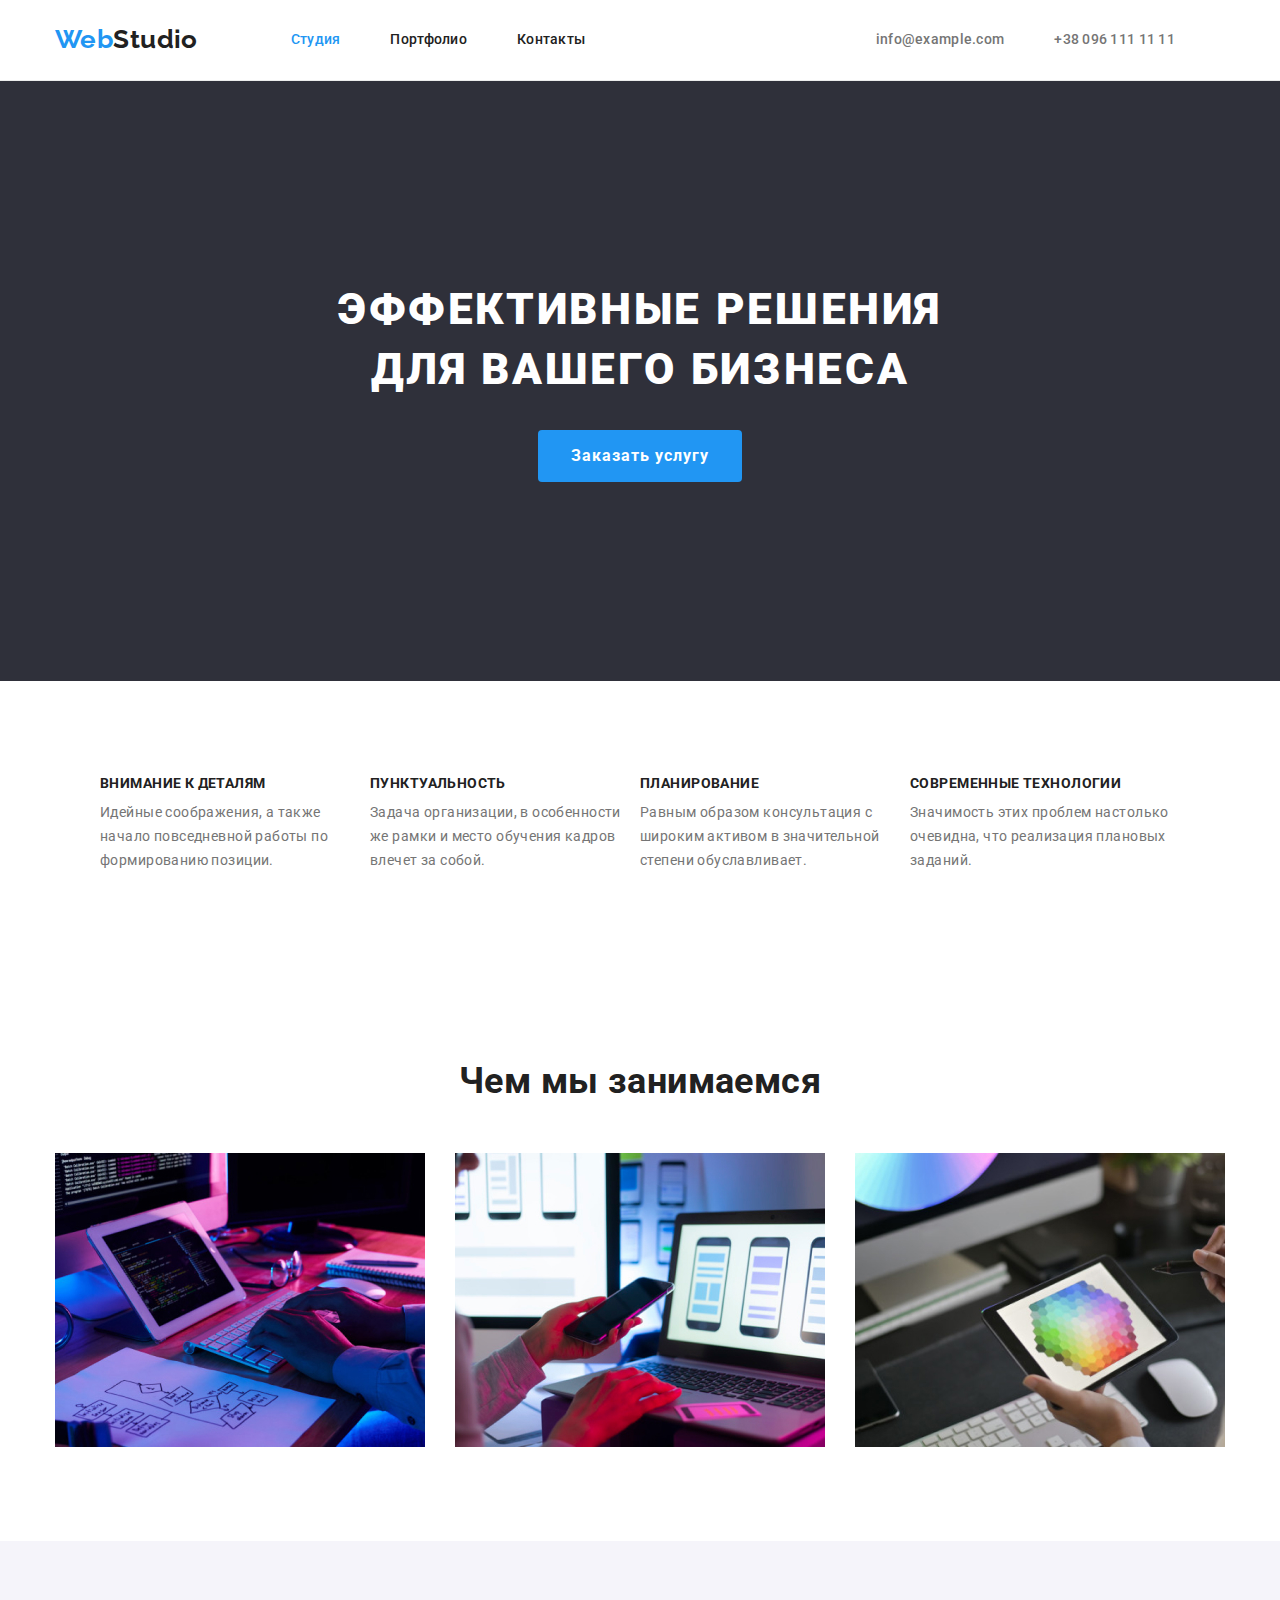
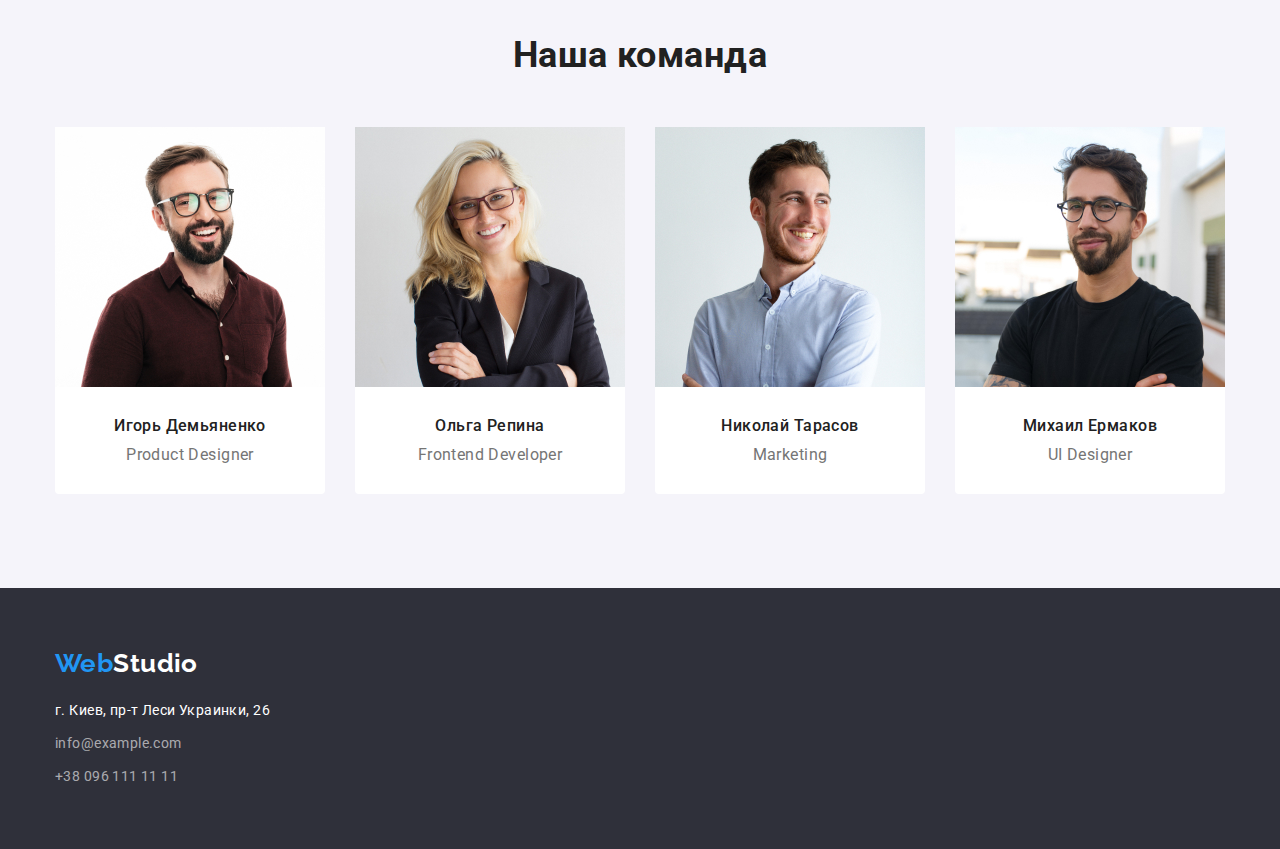
==== commit 5e97ca9a: "corect B15 pading for .section" ====
--- a/index.html
+++ b/index.html
@@ -47,9 +47,10 @@
     </section>
 
 
+
     <!--Преимущества Features-->
 
-    <section class="section-features">
+    <section class="section section-features">
       <div class="container">
         <h2 class="visually-hidden">Преимущества</h2>
         <ul class="feature-list">
@@ -84,7 +85,7 @@
 
     <!--Род деятельности-->
 
-    <section class="section-activity">
+    <section class="section section-activity">
       <div class="container">
         <h2 class="work-activity">Чем мы занимаемся</h2>
         <ul class="list-activity">
@@ -98,7 +99,7 @@
 
     <!--Наши сотрудники-->
 
-    <section class="section-workers">
+    <section class="section section-workers">
       <div class="container">
         <h2 class="workers-title">Наша команда</h2>
         <ul class="list-workers">
--- a/css/styles.css
+++ b/css/styles.css
@@ -43,7 +43,7 @@
   overflow: hidden;
 }
 
-/* Утилиты */
+/*----------------- Утилиты---------------- */
 
 .list {
   padding: 0;
@@ -74,12 +74,17 @@
 .container {
   margin-left: auto;
   margin-right: auto;
-  width: 1170px;
+  width: 1200px;
   padding-left: 15px;
   padding-right: 15px;
 }
 
-/* logo, ШАПКА САЙТА */
+.section {
+  padding-top: 94px;
+  padding-bottom: 94px;
+}
+
+/*-------------- logo, ШАПКА САЙТА -------------*/
 
 .page-header {
   border-bottom: 1px solid #ececec;
@@ -116,13 +121,13 @@
   color: var(--accent-color);
 }
 
-/* Main-nav */
+/* ---------Main-nav------------------ */
 .main-nav {
   display: flex;
   align-items: center;
 }
 
-/* Site-nav */
+/* ------------------Site-nav ----------------*/
 .site-nav {
   display: flex;
   margin-left: 93px;
@@ -189,11 +194,7 @@
   color: var(--accent-color);
 }
 
-/* HERO */
-.section {
-  padding-top: 94px;
-  padding-bottom: 94px;
-}
+/* -----------HERO -------------*/
 
 .section-hero .container {
   display: flex;
@@ -237,12 +238,7 @@
   letter-spacing: 0.06em;
 }
 
-/* Главное меню портфолио */
-
-.section-menu {
-  padding-top: 94px;
-  padding-bottom: 94px;
-}
+/* -----------Главное меню портфолио --------*/
 
 .list-button {
   margin: 0px 0px 50px 0px;
@@ -307,8 +303,15 @@
   display: flex;
   flex-wrap: wrap;
   justify-content: center;
-  margin: 0;
-  padding: 0;
+  margin: -15px -15px;
+}
+
+.worklink-list {
+  margin: 15px 15px;
+}
+
+.cardbox-list {
+  padding: 20px 24px;
 }
 
 .container .worklink-list {
@@ -316,22 +319,10 @@
   display: flex;
   flex-wrap: wrap;
   width: 370px;
-  margin-right: 30px;
-  margin-bottom: 30px;
   border: 1px solid #eeeeee;
 }
 
-.container .worklink-list:nth-child(3n) {
-  margin-right: 0;
-}
-
-.container .worklink-list:nth-child(n + 7) {
-  margin-bottom: 0;
-}
-
 .work-name {
-  margin: 0px 0px 4px 0px;
-  padding: 20px 0px 0px 0px;
   color: var(--primary-text-color);
   font-weight: 700;
   font-size: 18px;
@@ -340,8 +331,6 @@
 }
 
 .work-category {
-  margin: 0;
-  padding: 0px 0px 20px 0px;
   color: var(--title-title-color);
   font-size: 16px;
   line-height: 1.87;
@@ -352,14 +341,11 @@
 }
 
 /* Features */
-.section-features {
-  padding-top: 94px;
-  padding-bottom: 94px;
-}
 
 .feature-list {
   display: flex;
   flex-wrap: wrap;
+  justify-content: center;
   padding: 0;
   margin: 0;
   list-style: none;
@@ -388,11 +374,6 @@
 
 /* Род деятельности */
 
-.section-activity {
-  padding-top: 0px;
-  padding-bottom: 94px;
-}
-
 .list-activity {
   display: flex;
   padding: 0;
@@ -416,8 +397,6 @@
 /* Наши сотрудники */
 .section-workers {
   background-color: var(--background-section-color);
-  padding-top: 94px;
-  padding-bottom: 94px;
 }
 
 .list-workers {
